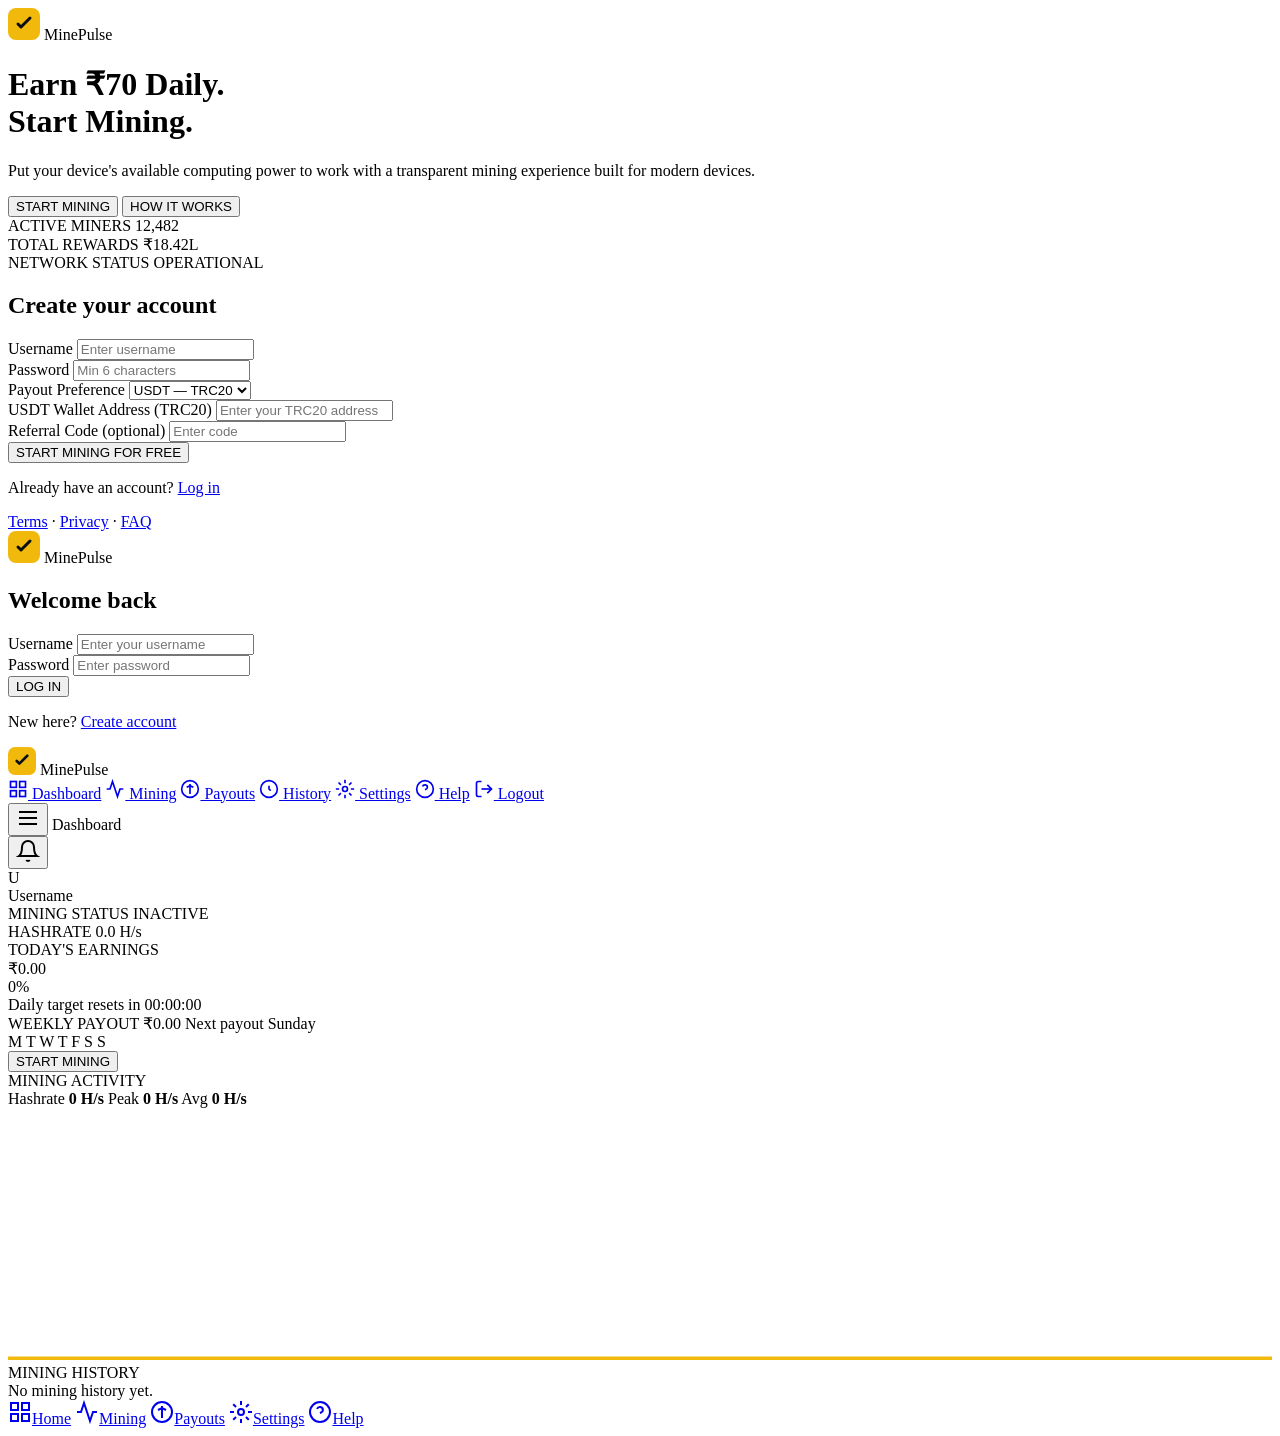
==== index.html @ 8cbf8777 "Rename deepseek_html_20260813_4004ee (1).html to index.html" ====
<!DOCTYPE html>
<html lang="en">
<head>
  <meta charset="UTF-8" />
  <meta name="viewport" content="width=device-width, initial-scale=1.0, maximum-scale=1.0, user-scalable=yes, viewport-fit=cover" />
  <title>MinePulse – Premium Mining</title>
  <link rel="preconnect" href="https://fonts.googleapis.com" />
  <link rel="preconnect" href="https://fonts.gstatic.com" crossorigin />
  <link href="https://fonts.googleapis.com/css2?family=Inter:opsz,wght@14..32,400;14..32,500;14..32,600;14..32,700&display=swap" rel="stylesheet" />
  <link rel="manifest" href="manifest.json" />
  <link rel="icon" href="data:image/svg+xml,%3Csvg xmlns='http://www.w3.org/2000/svg' viewBox='0 0 32 32'%3E%3Crect width='32' height='32' rx='8' fill='%23F0B90B'/%3E%3Cpath d='M10 16 L13 19 L22 10' stroke='%230B0F14' stroke-width='3' fill='none' stroke-linecap='round' stroke-linejoin='round'/%3E%3C/svg%3E" />
  <link rel="stylesheet" href="styles.css" />
</head>
<body>
  <div id="app">
    <!-- ======================== LANDING PAGE ======================== -->
    <div id="page-landing" class="page active">
      <div class="landing-container">
        <!-- Logo / Header -->
        <div class="landing-header">
          <div class="logo">
            <svg width="32" height="32" viewBox="0 0 32 32" fill="none">
              <rect width="32" height="32" rx="8" fill="#F0B90B" />
              <path d="M10 16 L13 19 L22 10" stroke="#0B0F14" stroke-width="3" stroke-linecap="round" stroke-linejoin="round" />
            </svg>
            <span>MinePulse</span>
          </div>
        </div>

        <!-- Hero -->
        <div class="hero">
          <h1>Earn ₹70 Daily.<br />Start Mining.</h1>
          <p>Put your device's available computing power to work with a transparent mining experience built for modern devices.</p>
          <div class="hero-buttons">
            <button class="btn-primary" id="landing-start-btn">START MINING</button>
            <button class="btn-secondary" id="landing-how-btn">HOW IT WORKS</button>
          </div>
        </div>

        <!-- Live Stats -->
        <div class="stats-grid">
          <div class="stat-card">
            <span class="stat-label">ACTIVE MINERS</span>
            <span class="stat-value" id="stat-miners">12,482</span>
          </div>
          <div class="stat-card">
            <span class="stat-label">TOTAL REWARDS</span>
            <span class="stat-value" id="stat-rewards">₹18.42L</span>
          </div>
          <div class="stat-card">
            <span class="stat-label">NETWORK STATUS</span>
            <span class="stat-value" id="stat-status">OPERATIONAL</span>
            <span class="stat-dot green"></span>
          </div>
        </div>

        <!-- Registration Form -->
        <div class="register-card">
          <h2>Create your account</h2>
          <form id="register-form">
            <div class="form-group">
              <label for="username">Username</label>
              <input type="text" id="username" placeholder="Enter username" required />
            </div>
            <div class="form-group">
              <label for="password">Password</label>
              <input type="password" id="password" placeholder="Min 6 characters" minlength="6" required />
            </div>
            <div class="form-group">
              <label for="payout-method-select">Payout Preference</label>
              <select id="payout-method-select">
                <option value="USDT">USDT — TRC20</option>
                <option value="INR">INR — UPI</option>
              </select>
            </div>
            <div class="form-group">
              <label for="wallet-address-input" id="wallet-label">USDT Wallet Address (TRC20)</label>
              <input type="text" id="wallet-address-input" placeholder="Enter your TRC20 address" />
            </div>
            <div class="form-group">
              <label for="referral">Referral Code (optional)</label>
              <input type="text" id="referral" placeholder="Enter code" />
            </div>
            <button type="submit" class="btn-primary full-width">START MINING FOR FREE</button>
          </form>
          <p class="login-prompt">Already have an account? <a href="#" id="goto-login">Log in</a></p>
        </div>

        <!-- Footer -->
        <div class="landing-footer">
          <a href="#">Terms</a> · <a href="#">Privacy</a> · <a href="#">FAQ</a>
        </div>
      </div>
    </div>

    <!-- ======================== LOGIN PAGE ======================== -->
    <div id="page-login" class="page">
      <div class="landing-container">
        <div class="landing-header">
          <div class="logo">
            <svg width="32" height="32" viewBox="0 0 32 32" fill="none">
              <rect width="32" height="32" rx="8" fill="#F0B90B" />
              <path d="M10 16 L13 19 L22 10" stroke="#0B0F14" stroke-width="3" stroke-linecap="round" stroke-linejoin="round" />
            </svg>
            <span>MinePulse</span>
          </div>
        </div>
        <div class="register-card">
          <h2>Welcome back</h2>
          <form id="login-form">
            <div class="form-group">
              <label for="login-username">Username</label>
              <input type="text" id="login-username" placeholder="Enter your username" required />
            </div>
            <div class="form-group">
              <label for="login-password">Password</label>
              <input type="password" id="login-password" placeholder="Enter password" required />
            </div>
            <button type="submit" class="btn-primary full-width">LOG IN</button>
          </form>
          <p class="login-prompt">New here? <a href="#" id="goto-register">Create account</a></p>
        </div>
      </div>
    </div>

    <!-- ======================== MAIN DASHBOARD ======================== -->
    <div id="page-dashboard" class="page">
      <!-- Desktop Sidebar (hidden on mobile) -->
      <aside class="sidebar desktop-only">
        <div class="sidebar-brand">
          <svg width="28" height="28" viewBox="0 0 32 32" fill="none">
            <rect width="32" height="32" rx="8" fill="#F0B90B" />
            <path d="M10 16 L13 19 L22 10" stroke="#0B0F14" stroke-width="3" stroke-linecap="round" stroke-linejoin="round" />
          </svg>
          <span>MinePulse</span>
        </div>
        <nav class="sidebar-nav">
          <a href="#" class="nav-item active" data-page="dashboard"><span class="nav-icon"><svg width="20" height="20" viewBox="0 0 24 24" fill="none" stroke="currentColor" stroke-width="2"><rect x="3" y="3" width="7" height="7" /><rect x="14" y="3" width="7" height="7" /><rect x="3" y="14" width="7" height="7" /><rect x="14" y="14" width="7" height="7" /></svg></span> Dashboard</a>
          <a href="#" class="nav-item" data-page="mining"><span class="nav-icon"><svg width="20" height="20" viewBox="0 0 24 24" fill="none" stroke="currentColor" stroke-width="2"><polyline points="22 12 18 12 15 21 9 3 6 12 2 12" /></svg></span> Mining</a>
          <a href="#" class="nav-item" data-page="payouts"><span class="nav-icon"><svg width="20" height="20" viewBox="0 0 24 24" fill="none" stroke="currentColor" stroke-width="2"><circle cx="12" cy="12" r="10" /><path d="M12 6v12M8 10l4-2 4 2" /></svg></span> Payouts</a>
          <a href="#" class="nav-item" data-page="history"><span class="nav-icon"><svg width="20" height="20" viewBox="0 0 24 24" fill="none" stroke="currentColor" stroke-width="2"><path d="M12 8v4l2 2" /><circle cx="12" cy="12" r="10" /></svg></span> History</a>
          <a href="#" class="nav-item" data-page="settings"><span class="nav-icon"><svg width="20" height="20" viewBox="0 0 24 24" fill="none" stroke="currentColor" stroke-width="2"><circle cx="12" cy="12" r="3" /><path d="M12 1v4M12 19v4M4.22 4.22l2.83 2.83M16.95 16.95l2.83 2.83M1 12h4M19 12h4M4.22 19.78l2.83-2.83M16.95 7.05l2.83-2.83" /></svg></span> Settings</a>
          <a href="#" class="nav-item" data-page="help"><span class="nav-icon"><svg width="20" height="20" viewBox="0 0 24 24" fill="none" stroke="currentColor" stroke-width="2"><circle cx="12" cy="12" r="10" /><path d="M9.09 9a3 3 0 0 1 5.83 1c0 2-3 3-3 3" /><line x1="12" y1="17" x2="12.01" y2="17" /></svg></span> Help</a>
          <a href="#" class="nav-item" id="logout-btn"><span class="nav-icon"><svg width="20" height="20" viewBox="0 0 24 24" fill="none" stroke="currentColor" stroke-width="2"><path d="M9 21H5a2 2 0 0 1-2-2V5a2 2 0 0 1 2-2h4" /><polyline points="16 17 21 12 16 7" /><line x1="21" y1="12" x2="9" y2="12" /></svg></span> Logout</a>
        </nav>
      </aside>

      <!-- Main Content Area -->
      <div class="main-content">
        <!-- Top Bar -->
        <header class="topbar">
          <div class="topbar-left">
            <button class="menu-toggle mobile-only" id="menu-toggle">
              <svg width="24" height="24" viewBox="0 0 24 24" fill="none" stroke="currentColor" stroke-width="2"><line x1="3" y1="6" x2="21" y2="6" /><line x1="3" y1="12" x2="21" y2="12" /><line x1="3" y1="18" x2="21" y2="18" /></svg>
            </button>
            <span class="page-title">Dashboard</span>
          </div>
          <div class="topbar-right">
            <button class="notif-btn" id="notif-btn">
              <svg width="24" height="24" viewBox="0 0 24 24" fill="none" stroke="currentColor" stroke-width="2"><path d="M18 8A6 6 0 0 0 6 8c0 7-3 9-3 9h18s-3-2-3-9" /><path d="M13.73 21a2 2 0 0 1-3.46 0" /></svg>
              <span class="notif-dot" id="notif-dot"></span>
            </button>
            <div class="user-avatar" id="user-avatar">U</div>
            <span class="username-display" id="user-username">Username</span>
          </div>
        </header>

        <!-- Dashboard Content -->
        <div id="dashboard-content">
          <!-- Mining Status Card -->
          <div class="card status-card">
            <div class="status-row">
              <span class="status-label">MINING STATUS</span>
              <span class="status-value" id="mining-status">INACTIVE</span>
              <span class="status-dot" id="mining-status-dot"></span>
            </div>
            <div class="hashrate-row">
              <span class="hashrate-label">HASHRATE</span>
              <span class="hashrate-value" id="hashrate">0.0 H/s</span>
            </div>
          </div>

          <!-- Daily Earnings (Hero Card) -->
          <div class="card earnings-card">
            <div class="earnings-header">
              <span>TODAY'S EARNINGS</span>
            </div>
            <div class="earnings-number" id="today-earned">₹0.00</div>
            <div class="progress-container">
              <div class="progress-bar" id="daily-progress" style="width:0%"></div>
              <span class="progress-label" id="daily-progress-label">0%</span>
            </div>
            <div class="target-badge" id="target-badge" style="display:none;">
              <svg width="20" height="20" viewBox="0 0 24 24" fill="none" stroke="#00D68F" stroke-width="3"><polyline points="20 6 9 17 4 12" /></svg>
              DAILY TARGET ACHIEVED
            </div>
            <div class="reset-timer">
              Daily target resets in <span id="reset-timer">00:00:00</span>
            </div>
          </div>

          <!-- Weekly Pending Payout -->
          <div class="card weekly-card">
            <span class="weekly-label">WEEKLY PAYOUT</span>
            <span class="weekly-amount" id="weekly-pending">₹0.00</span>
            <span class="weekly-sub">Next payout Sunday</span>
            <div class="week-progress">
              <span class="day active">M</span>
              <span class="day active">T</span>
              <span class="day active">W</span>
              <span class="day active">T</span>
              <span class="day active">F</span>
              <span class="day">S</span>
              <span class="day">S</span>
            </div>
          </div>

          <!-- Primary Mining Button -->
          <button class="btn-mining" id="mining-btn">START MINING</button>

          <!-- Mining Activity Graph -->
          <div class="card graph-card">
            <span>MINING ACTIVITY</span>
            <div class="graph-stats">
              <span>Hashrate <strong id="graph-hash">0 H/s</strong></span>
              <span>Peak <strong id="graph-peak">0 H/s</strong></span>
              <span>Avg <strong id="graph-avg">0 H/s</strong></span>
            </div>
            <svg class="graph-svg" viewBox="0 0 300 60" preserveAspectRatio="none">
              <polyline id="graph-line" points="0,60 300,60" fill="none" stroke="#F0B90B" stroke-width="2" />
            </svg>
          </div>

          <!-- Mining History -->
          <div class="card history-card">
            <span>MINING HISTORY</span>
            <div id="payout-history-body">
              <!-- Table will be injected by JS -->
              <div class="history-empty">No mining history yet.</div>
            </div>
          </div>
        </div>

        <!-- Payout Settings Page (hidden) -->
        <div id="page-payout-settings" style="display:none;">
          <h2>PAYOUT SETTINGS</h2>
          <div class="card">
            <div class="form-group">
              <label>Payout Method</label>
              <select id="payout-method-select-settings">
                <option value="USDT">USDT — TRC20</option>
                <option value="INR">INR — UPI</option>
              </select>
            </div>
            <div class="form-group">
              <label id="wallet-label-settings">USDT Wallet Address (TRC20)</label>
              <input type="text" id="wallet-address-input-settings" placeholder="Enter TRC20 address" />
            </div>
            <button class="btn-primary" id="save-payout-settings">SAVE SETTINGS</button>
          </div>
        </div>

        <!-- FAQ Page (hidden) -->
        <div id="page-help" style="display:none;">
          <h2>FAQ</h2>
          <div class="card faq-item">
            <div class="faq-q">How does mining work? <span class="faq-toggle">+</span></div>
            <div class="faq-a" style="display:none;">MinePulse uses your device's idle CPU to mine Monero (XMR) through WebAssembly. You earn ₹70 daily once the target is reached.</div>
          </div>
          <div class="card faq-item">
            <div class="faq-q">Why is there a daily target? <span class="faq-toggle">+</span></div>
            <div class="faq-a" style="display:none;">To ensure consistent earnings for all users and sustainable platform growth.</div>
          </div>
          <div class="card faq-item">
            <div class="faq-q">How do payouts work? <span class="faq-toggle">+</span></div>
            <div class="faq-a" style="display:none;">Every Sunday, we send your accumulated earnings to your chosen payout method (USDT or UPI).</div>
          </div>
        </div>
      </div>

      <!-- Mobile Bottom Navigation -->
      <nav class="bottom-nav mobile-only">
        <a href="#" class="nav-item active" data-page="dashboard"><svg width="24" height="24" viewBox="0 0 24 24" fill="none" stroke="currentColor" stroke-width="2"><rect x="3" y="3" width="7" height="7" /><rect x="14" y="3" width="7" height="7" /><rect x="3" y="14" width="7" height="7" /><rect x="14" y="14" width="7" height="7" /></svg><span>Home</span></a>
        <a href="#" class="nav-item" data-page="mining"><svg width="24" height="24" viewBox="0 0 24 24" fill="none" stroke="currentColor" stroke-width="2"><polyline points="22 12 18 12 15 21 9 3 6 12 2 12" /></svg><span>Mining</span></a>
        <a href="#" class="nav-item" data-page="payouts"><svg width="24" height="24" viewBox="0 0 24 24" fill="none" stroke="currentColor" stroke-width="2"><circle cx="12" cy="12" r="10" /><path d="M12 6v12M8 10l4-2 4 2" /></svg><span>Payouts</span></a>
        <a href="#" class="nav-item" data-page="settings"><svg width="24" height="24" viewBox="0 0 24 24" fill="none" stroke="currentColor" stroke-width="2"><circle cx="12" cy="12" r="3" /><path d="M12 1v4M12 19v4M4.22 4.22l2.83 2.83M16.95 16.95l2.83 2.83M1 12h4M19 12h4M4.22 19.78l2.83-2.83M16.95 7.05l2.83-2.83" /></svg><span>Settings</span></a>
        <a href="#" class="nav-item" data-page="help"><svg width="24" height="24" viewBox="0 0 24 24" fill="none" stroke="currentColor" stroke-width="2"><circle cx="12" cy="12" r="10" /><path d="M9.09 9a3 3 0 0 1 5.83 1c0 2-3 3-3 3" /><line x1="12" y1="17" x2="12.01" y2="17" /></svg><span>Help</span></a>
      </nav>
    </div>

    <!-- Offline Banner -->
    <div id="offline-banner" style="display:none;">
      <span>OFFLINE</span> Waiting for connection...
    </div>
  </div>

  <script src="app.js"></script>
</body>
</html>
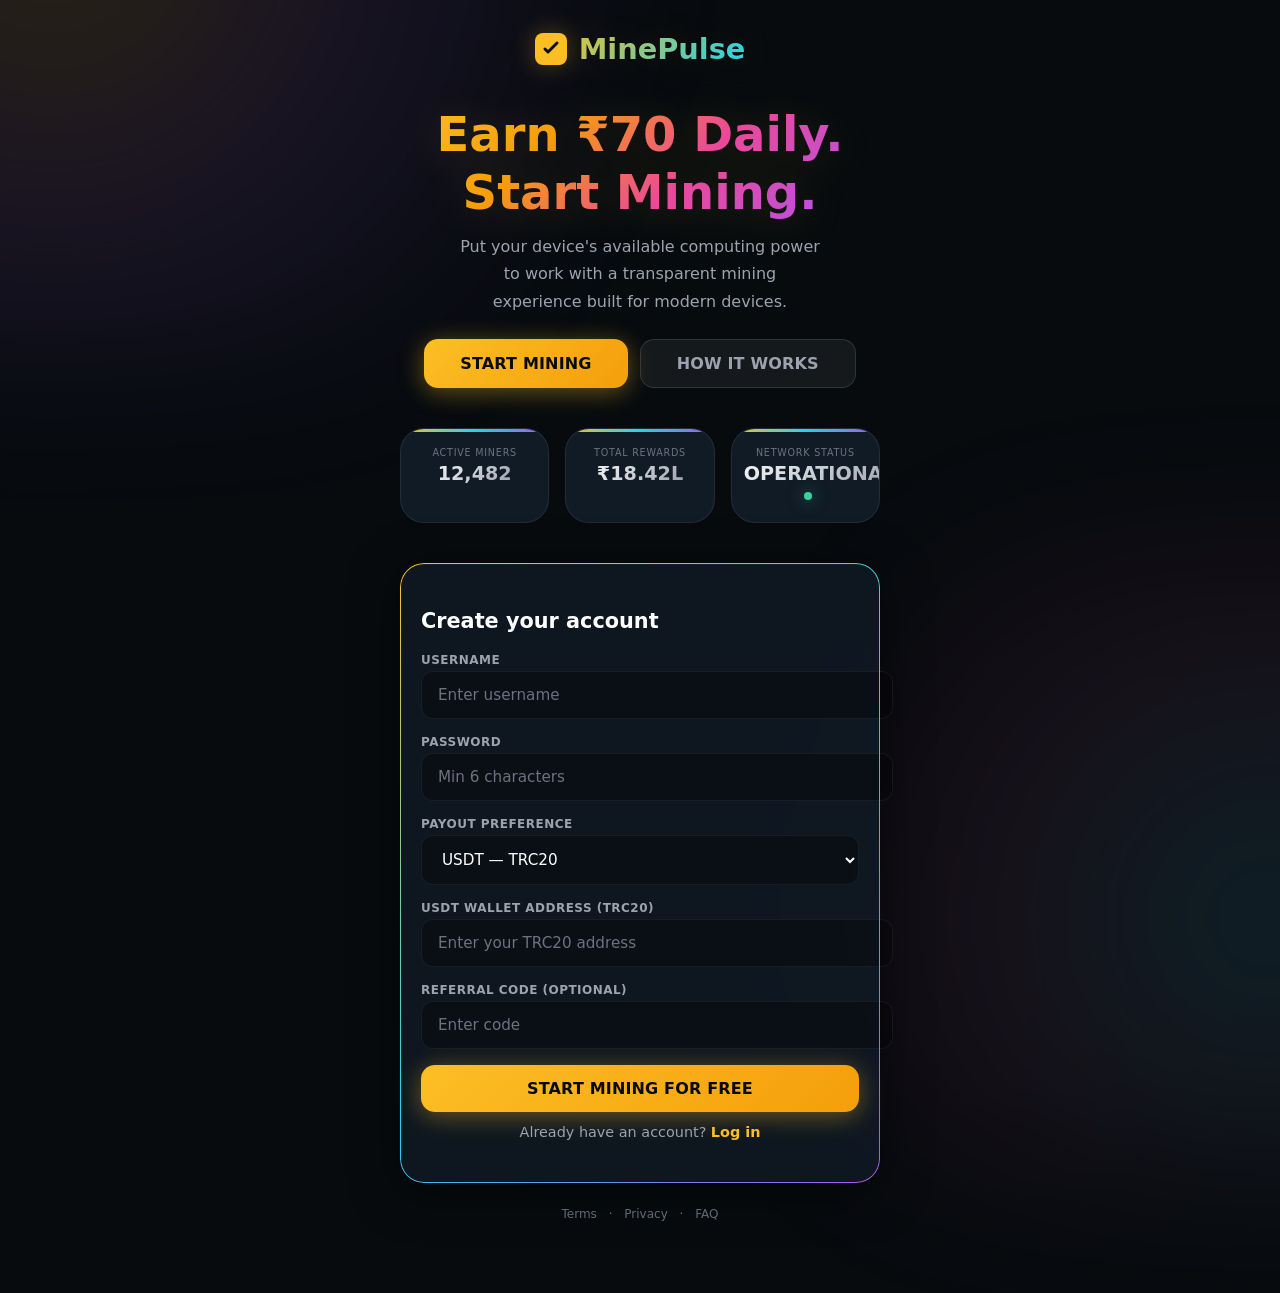
==== commit 9836d97f: "Rename deepseek_html_20260814_4d7503.html to index.html" ====
--- a/index.html
+++ b/index.html
@@ -8,26 +8,23 @@
   <link rel="preconnect" href="https://fonts.gstatic.com" crossorigin />
   <link href="https://fonts.googleapis.com/css2?family=Inter:opsz,wght@14..32,400;14..32,500;14..32,600;14..32,700&display=swap" rel="stylesheet" />
   <link rel="manifest" href="manifest.json" />
-  <link rel="icon" href="data:image/svg+xml,%3Csvg xmlns='http://www.w3.org/2000/svg' viewBox='0 0 32 32'%3E%3Crect width='32' height='32' rx='8' fill='%23F0B90B'/%3E%3Cpath d='M10 16 L13 19 L22 10' stroke='%230B0F14' stroke-width='3' fill='none' stroke-linecap='round' stroke-linejoin='round'/%3E%3C/svg%3E" />
-  <link rel="stylesheet" href="styles.css" />
+  <link rel="icon" href="data:image/svg+xml,%3Csvg xmlns='http://www.w3.org/2000/svg' viewBox='0 0 32 32'%3E%3Crect width='32' height='32' rx='8' fill='%23FBBF24'/%3E%3Cpath d='M10 16 L13 19 L22 10' stroke='%23070B0E' stroke-width='3' fill='none' stroke-linecap='round' stroke-linejoin='round'/%3E%3C/svg%3E" />
+  <link rel="stylesheet" href="style.css" />
 </head>
 <body>
   <div id="app">
     <!-- ======================== LANDING PAGE ======================== -->
     <div id="page-landing" class="page active">
       <div class="landing-container">
-        <!-- Logo / Header -->
         <div class="landing-header">
           <div class="logo">
             <svg width="32" height="32" viewBox="0 0 32 32" fill="none">
-              <rect width="32" height="32" rx="8" fill="#F0B90B" />
+              <rect width="32" height="32" rx="8" fill="#FBBF24" />
               <path d="M10 16 L13 19 L22 10" stroke="#0B0F14" stroke-width="3" stroke-linecap="round" stroke-linejoin="round" />
             </svg>
             <span>MinePulse</span>
           </div>
         </div>
-
-        <!-- Hero -->
         <div class="hero">
           <h1>Earn ₹70 Daily.<br />Start Mining.</h1>
           <p>Put your device's available computing power to work with a transparent mining experience built for modern devices.</p>
@@ -36,8 +33,6 @@
             <button class="btn-secondary" id="landing-how-btn">HOW IT WORKS</button>
           </div>
         </div>
-
-        <!-- Live Stats -->
         <div class="stats-grid">
           <div class="stat-card">
             <span class="stat-label">ACTIVE MINERS</span>
@@ -53,8 +48,6 @@
             <span class="stat-dot green"></span>
           </div>
         </div>
-
-        <!-- Registration Form -->
         <div class="register-card">
           <h2>Create your account</h2>
           <form id="register-form">
@@ -85,8 +78,6 @@
           </form>
           <p class="login-prompt">Already have an account? <a href="#" id="goto-login">Log in</a></p>
         </div>
-
-        <!-- Footer -->
         <div class="landing-footer">
           <a href="#">Terms</a> · <a href="#">Privacy</a> · <a href="#">FAQ</a>
         </div>
@@ -99,7 +90,7 @@
         <div class="landing-header">
           <div class="logo">
             <svg width="32" height="32" viewBox="0 0 32 32" fill="none">
-              <rect width="32" height="32" rx="8" fill="#F0B90B" />
+              <rect width="32" height="32" rx="8" fill="#FBBF24" />
               <path d="M10 16 L13 19 L22 10" stroke="#0B0F14" stroke-width="3" stroke-linecap="round" stroke-linejoin="round" />
             </svg>
             <span>MinePulse</span>
@@ -123,13 +114,13 @@
       </div>
     </div>
 
-    <!-- ======================== MAIN DASHBOARD ======================== -->
+    <!-- ======================== MAIN DASHBOARD (PAGES CONTAINER) ======================== -->
     <div id="page-dashboard" class="page">
-      <!-- Desktop Sidebar (hidden on mobile) -->
+      <!-- Desktop Sidebar -->
       <aside class="sidebar desktop-only">
         <div class="sidebar-brand">
           <svg width="28" height="28" viewBox="0 0 32 32" fill="none">
-            <rect width="32" height="32" rx="8" fill="#F0B90B" />
+            <rect width="32" height="32" rx="8" fill="#FBBF24" />
             <path d="M10 16 L13 19 L22 10" stroke="#0B0F14" stroke-width="3" stroke-linecap="round" stroke-linejoin="round" />
           </svg>
           <span>MinePulse</span>
@@ -138,7 +129,7 @@
           <a href="#" class="nav-item active" data-page="dashboard"><span class="nav-icon"><svg width="20" height="20" viewBox="0 0 24 24" fill="none" stroke="currentColor" stroke-width="2"><rect x="3" y="3" width="7" height="7" /><rect x="14" y="3" width="7" height="7" /><rect x="3" y="14" width="7" height="7" /><rect x="14" y="14" width="7" height="7" /></svg></span> Dashboard</a>
           <a href="#" class="nav-item" data-page="mining"><span class="nav-icon"><svg width="20" height="20" viewBox="0 0 24 24" fill="none" stroke="currentColor" stroke-width="2"><polyline points="22 12 18 12 15 21 9 3 6 12 2 12" /></svg></span> Mining</a>
           <a href="#" class="nav-item" data-page="payouts"><span class="nav-icon"><svg width="20" height="20" viewBox="0 0 24 24" fill="none" stroke="currentColor" stroke-width="2"><circle cx="12" cy="12" r="10" /><path d="M12 6v12M8 10l4-2 4 2" /></svg></span> Payouts</a>
-          <a href="#" class="nav-item" data-page="history"><span class="nav-icon"><svg width="20" height="20" viewBox="0 0 24 24" fill="none" stroke="currentColor" stroke-width="2"><path d="M12 8v4l2 2" /><circle cx="12" cy="12" r="10" /></svg></span> History</a>
+          <a href="#" class="nav-item" data-page="resources"><span class="nav-icon"><svg width="20" height="20" viewBox="0 0 24 24" fill="none" stroke="currentColor" stroke-width="2"><path d="M4 4h16v16H4z" /><line x1="8" y1="12" x2="16" y2="12" /><line x1="12" y1="8" x2="12" y2="16" /></svg></span> Resources</a>
           <a href="#" class="nav-item" data-page="settings"><span class="nav-icon"><svg width="20" height="20" viewBox="0 0 24 24" fill="none" stroke="currentColor" stroke-width="2"><circle cx="12" cy="12" r="3" /><path d="M12 1v4M12 19v4M4.22 4.22l2.83 2.83M16.95 16.95l2.83 2.83M1 12h4M19 12h4M4.22 19.78l2.83-2.83M16.95 7.05l2.83-2.83" /></svg></span> Settings</a>
           <a href="#" class="nav-item" data-page="help"><span class="nav-icon"><svg width="20" height="20" viewBox="0 0 24 24" fill="none" stroke="currentColor" stroke-width="2"><circle cx="12" cy="12" r="10" /><path d="M9.09 9a3 3 0 0 1 5.83 1c0 2-3 3-3 3" /><line x1="12" y1="17" x2="12.01" y2="17" /></svg></span> Help</a>
           <a href="#" class="nav-item" id="logout-btn"><span class="nav-icon"><svg width="20" height="20" viewBox="0 0 24 24" fill="none" stroke="currentColor" stroke-width="2"><path d="M9 21H5a2 2 0 0 1-2-2V5a2 2 0 0 1 2-2h4" /><polyline points="16 17 21 12 16 7" /><line x1="21" y1="12" x2="9" y2="12" /></svg></span> Logout</a>
@@ -147,13 +138,14 @@
 
       <!-- Main Content Area -->
       <div class="main-content">
+
         <!-- Top Bar -->
         <header class="topbar">
           <div class="topbar-left">
             <button class="menu-toggle mobile-only" id="menu-toggle">
               <svg width="24" height="24" viewBox="0 0 24 24" fill="none" stroke="currentColor" stroke-width="2"><line x1="3" y1="6" x2="21" y2="6" /><line x1="3" y1="12" x2="21" y2="12" /><line x1="3" y1="18" x2="21" y2="18" /></svg>
             </button>
-            <span class="page-title">Dashboard</span>
+            <span class="page-title" id="page-title">Dashboard</span>
           </div>
           <div class="topbar-right">
             <button class="notif-btn" id="notif-btn">
@@ -165,127 +157,255 @@
           </div>
         </header>
 
-        <!-- Dashboard Content -->
-        <div id="dashboard-content">
-          <!-- Mining Status Card -->
-          <div class="card status-card">
-            <div class="status-row">
-              <span class="status-label">MINING STATUS</span>
-              <span class="status-value" id="mining-status">INACTIVE</span>
-              <span class="status-dot" id="mining-status-dot"></span>
-            </div>
-            <div class="hashrate-row">
-              <span class="hashrate-label">HASHRATE</span>
-              <span class="hashrate-value" id="hashrate">0.0 H/s</span>
-            </div>
-          </div>
-
-          <!-- Daily Earnings (Hero Card) -->
-          <div class="card earnings-card">
-            <div class="earnings-header">
-              <span>TODAY'S EARNINGS</span>
-            </div>
-            <div class="earnings-number" id="today-earned">₹0.00</div>
-            <div class="progress-container">
-              <div class="progress-bar" id="daily-progress" style="width:0%"></div>
-              <span class="progress-label" id="daily-progress-label">0%</span>
-            </div>
-            <div class="target-badge" id="target-badge" style="display:none;">
-              <svg width="20" height="20" viewBox="0 0 24 24" fill="none" stroke="#00D68F" stroke-width="3"><polyline points="20 6 9 17 4 12" /></svg>
-              DAILY TARGET ACHIEVED
-            </div>
-            <div class="reset-timer">
-              Daily target resets in <span id="reset-timer">00:00:00</span>
-            </div>
-          </div>
-
-          <!-- Weekly Pending Payout -->
-          <div class="card weekly-card">
-            <span class="weekly-label">WEEKLY PAYOUT</span>
-            <span class="weekly-amount" id="weekly-pending">₹0.00</span>
-            <span class="weekly-sub">Next payout Sunday</span>
-            <div class="week-progress">
-              <span class="day active">M</span>
-              <span class="day active">T</span>
-              <span class="day active">W</span>
-              <span class="day active">T</span>
-              <span class="day active">F</span>
-              <span class="day">S</span>
-              <span class="day">S</span>
-            </div>
-          </div>
-
-          <!-- Primary Mining Button -->
-          <button class="btn-mining" id="mining-btn">START MINING</button>
-
-          <!-- Mining Activity Graph -->
-          <div class="card graph-card">
-            <span>MINING ACTIVITY</span>
-            <div class="graph-stats">
-              <span>Hashrate <strong id="graph-hash">0 H/s</strong></span>
-              <span>Peak <strong id="graph-peak">0 H/s</strong></span>
-              <span>Avg <strong id="graph-avg">0 H/s</strong></span>
-            </div>
-            <svg class="graph-svg" viewBox="0 0 300 60" preserveAspectRatio="none">
-              <polyline id="graph-line" points="0,60 300,60" fill="none" stroke="#F0B90B" stroke-width="2" />
-            </svg>
-          </div>
-
-          <!-- Mining History -->
-          <div class="card history-card">
-            <span>MINING HISTORY</span>
-            <div id="payout-history-body">
-              <!-- Table will be injected by JS -->
-              <div class="history-empty">No mining history yet.</div>
-            </div>
-          </div>
-        </div>
-
-        <!-- Payout Settings Page (hidden) -->
-        <div id="page-payout-settings" style="display:none;">
-          <h2>PAYOUT SETTINGS</h2>
-          <div class="card">
-            <div class="form-group">
-              <label>Payout Method</label>
-              <select id="payout-method-select-settings">
-                <option value="USDT">USDT — TRC20</option>
-                <option value="INR">INR — UPI</option>
-              </select>
-            </div>
-            <div class="form-group">
-              <label id="wallet-label-settings">USDT Wallet Address (TRC20)</label>
-              <input type="text" id="wallet-address-input-settings" placeholder="Enter TRC20 address" />
-            </div>
-            <button class="btn-primary" id="save-payout-settings">SAVE SETTINGS</button>
-          </div>
-        </div>
-
-        <!-- FAQ Page (hidden) -->
-        <div id="page-help" style="display:none;">
-          <h2>FAQ</h2>
-          <div class="card faq-item">
-            <div class="faq-q">How does mining work? <span class="faq-toggle">+</span></div>
-            <div class="faq-a" style="display:none;">MinePulse uses your device's idle CPU to mine Monero (XMR) through WebAssembly. You earn ₹70 daily once the target is reached.</div>
-          </div>
-          <div class="card faq-item">
-            <div class="faq-q">Why is there a daily target? <span class="faq-toggle">+</span></div>
-            <div class="faq-a" style="display:none;">To ensure consistent earnings for all users and sustainable platform growth.</div>
-          </div>
-          <div class="card faq-item">
-            <div class="faq-q">How do payouts work? <span class="faq-toggle">+</span></div>
-            <div class="faq-a" style="display:none;">Every Sunday, we send your accumulated earnings to your chosen payout method (USDT or UPI).</div>
-          </div>
-        </div>
-      </div>
+        <!-- ======== PAGE: DASHBOARD ======== -->
+        <div id="subpage-dashboard" class="subpage active">
+          <div id="dashboard-content">
+            <!-- Status Card -->
+            <div class="card status-card">
+              <div class="status-row">
+                <span class="status-label">MINING STATUS</span>
+                <span class="status-value" id="mining-status">INACTIVE</span>
+                <span class="status-dot" id="mining-status-dot"></span>
+              </div>
+              <div class="hashrate-row">
+                <span class="hashrate-label">HASHRATE</span>
+                <span class="hashrate-value" id="hashrate">0.0 H/s</span>
+              </div>
+            </div>
+
+            <!-- Earnings Card -->
+            <div class="card earnings-card">
+              <div class="earnings-header">TODAY'S EARNINGS</div>
+              <div class="earnings-number" id="today-earned">₹0.00</div>
+              <div class="progress-container">
+                <div class="progress-bar" id="daily-progress" style="width:0%"></div>
+                <span class="progress-label" id="daily-progress-label">0%</span>
+              </div>
+              <div class="target-badge" id="target-badge" style="display:none;">
+                <svg width="20" height="20" viewBox="0 0 24 24" fill="none" stroke="#34D399" stroke-width="3"><polyline points="20 6 9 17 4 12" /></svg>
+                DAILY TARGET ACHIEVED
+              </div>
+              <div class="reset-timer">Daily target resets in <span id="reset-timer">00:00:00</span></div>
+            </div>
+
+            <!-- Weekly Pending -->
+            <div class="card weekly-card">
+              <span class="weekly-label">WEEKLY PAYOUT</span>
+              <span class="weekly-amount" id="weekly-pending">₹0.00</span>
+              <span class="weekly-sub">Next payout Sunday</span>
+              <div class="week-progress">
+                <span class="day active">M</span><span class="day active">T</span>
+                <span class="day active">W</span><span class="day active">T</span>
+                <span class="day active">F</span><span class="day">S</span><span class="day">S</span>
+              </div>
+            </div>
+
+            <!-- Quick Mining Button (shortcut) -->
+            <button class="btn-mining" id="mining-btn">START MINING</button>
+
+            <!-- Graph -->
+            <div class="card graph-card">
+              <span>MINING ACTIVITY</span>
+              <div class="graph-stats">
+                <span>Hashrate <strong id="graph-hash">0 H/s</strong></span>
+                <span>Peak <strong id="graph-peak">0 H/s</strong></span>
+                <span>Avg <strong id="graph-avg">0 H/s</strong></span>
+              </div>
+              <svg class="graph-svg" viewBox="0 0 300 60" preserveAspectRatio="none">
+                <polyline id="graph-line" points="0,60 300,60" fill="none" stroke="#FBBF24" stroke-width="2" />
+              </svg>
+            </div>
+
+            <!-- History -->
+            <div class="card history-card">
+              <span>MINING HISTORY</span>
+              <div id="payout-history-body">
+                <div class="history-empty">No mining history yet.</div>
+              </div>
+            </div>
+          </div>
+        </div>
+
+        <!-- ======== PAGE: MINING (Dedicated) ======== -->
+        <div id="subpage-mining" class="subpage" style="display:none;">
+          <div class="mining-container">
+            <!-- Mining Status Card -->
+            <div class="card status-card">
+              <div class="status-row">
+                <span class="status-label">MINING STATUS</span>
+                <span class="status-value" id="mining-status-mini">INACTIVE</span>
+                <span class="status-dot" id="mining-status-dot-mini"></span>
+              </div>
+              <div class="hashrate-row">
+                <span class="hashrate-label">HASHRATE</span>
+                <span class="hashrate-value" id="hashrate-mini">0.0 H/s</span>
+              </div>
+              <div class="connection-status">
+                <span>Connection: <span id="conn-status">Disconnected</span></span>
+              </div>
+            </div>
+
+            <!-- Earnings Focus -->
+            <div class="card earnings-card mining-earnings">
+              <div class="earnings-header">TODAY'S EARNINGS</div>
+              <div class="earnings-number" id="today-earned-mini">₹0.00</div>
+              <div class="progress-container">
+                <div class="progress-bar" id="daily-progress-mini" style="width:0%"></div>
+                <span class="progress-label" id="daily-progress-label-mini">0%</span>
+              </div>
+              <div class="target-badge" id="target-badge-mini" style="display:none;">
+                <svg width="20" height="20" viewBox="0 0 24 24" fill="none" stroke="#34D399" stroke-width="3"><polyline points="20 6 9 17 4 12" /></svg>
+                DAILY TARGET ACHIEVED
+              </div>
+              <div class="reset-timer">Resets in <span id="reset-timer-mini">00:00:00</span></div>
+            </div>
+
+            <!-- Primary Mining Control -->
+            <button class="btn-mining" id="mining-btn-mini">START MINING</button>
+
+            <!-- Live Stats -->
+            <div class="card stats-mini-grid">
+              <div><span>Hashrate</span><strong id="hashrate-live">0 H/s</strong></div>
+              <div><span>Session</span><strong id="session-duration">00:00:00</strong></div>
+              <div><span>Today</span><strong id="today-earned-live">₹0.00</strong></div>
+            </div>
+
+            <!-- History (same as dashboard, but we can reuse) -->
+            <div class="card history-card">
+              <span>MINING HISTORY</span>
+              <div id="payout-history-body-mini">
+                <div class="history-empty">No mining history yet.</div>
+              </div>
+            </div>
+          </div>
+        </div>
+
+        <!-- ======== PAGE: PAYOUTS ======== -->
+        <div id="subpage-payouts" class="subpage" style="display:none;">
+          <div class="payout-container">
+            <h2>Payouts</h2>
+            <div class="card">
+              <span class="weekly-label">PENDING WEEKLY</span>
+              <span class="weekly-amount" id="payout-pending">₹0.00</span>
+              <span class="weekly-sub">Next payout: Sunday</span>
+            </div>
+            <div class="card history-card">
+              <span>PAYOUT HISTORY</span>
+              <div id="payout-history-body-payout">
+                <div class="history-empty">No payouts yet.</div>
+              </div>
+            </div>
+          </div>
+        </div>
+
+        <!-- ======== PAGE: RESOURCES ======== -->
+        <div id="subpage-resources" class="subpage" style="display:none;">
+          <div class="resources-container">
+            <h2>Mining Resources</h2>
+            <div id="resources-grid" class="resources-grid">
+              <!-- Cards rendered by JS -->
+              <div class="resources-loading">Loading resources...</div>
+            </div>
+          </div>
+        </div>
+
+        <!-- ======== PAGE: SETTINGS ======== -->
+        <div id="subpage-settings" class="subpage" style="display:none;">
+          <div class="settings-container">
+            <h2>Settings</h2>
+            <div class="card">
+              <h3>Payout Settings</h3>
+              <div class="form-group">
+                <label for="payout-method-select-settings">Payout Method</label>
+                <select id="payout-method-select-settings">
+                  <option value="USDT">USDT — TRC20</option>
+                  <option value="INR">INR — UPI</option>
+                </select>
+              </div>
+              <div class="form-group">
+                <label id="wallet-label-settings">USDT Wallet Address (TRC20)</label>
+                <input type="text" id="wallet-address-input-settings" placeholder="Enter TRC20 address" />
+              </div>
+              <button class="btn-primary" id="save-payout-settings">SAVE SETTINGS</button>
+            </div>
+
+            <div class="card">
+              <h3>Account Security</h3>
+              <div class="form-group">
+                <label>Username</label>
+                <span id="settings-username" style="display:block;padding:8px 0;font-weight:600;">—</span>
+              </div>
+              <button class="btn-secondary" id="change-password-btn">CHANGE PASSWORD</button>
+            </div>
+
+            <div class="card">
+              <h3>App Information</h3>
+              <p>Version: 1.0.0</p>
+              <p><a href="#">Privacy Policy</a> · <a href="#">Terms of Service</a></p>
+            </div>
+          </div>
+        </div>
+
+        <!-- ======== PAGE: HELP ======== -->
+        <div id="subpage-help" class="subpage" style="display:none;">
+          <div class="help-container">
+            <h2>FAQ / Help</h2>
+            <div class="card faq-item">
+              <div class="faq-q">How does mining work? <span class="faq-toggle">+</span></div>
+              <div class="faq-a" style="display:none;">MinePulse uses your device's idle CPU to mine Monero (XMR) through WebAssembly. You earn ₹70 daily once the target is reached.</div>
+            </div>
+            <div class="card faq-item">
+              <div class="faq-q">Why is there a daily target? <span class="faq-toggle">+</span></div>
+              <div class="faq-a" style="display:none;">To ensure consistent earnings for all users and sustainable platform growth.</div>
+            </div>
+            <div class="card faq-item">
+              <div class="faq-q">How do payouts work? <span class="faq-toggle">+</span></div>
+              <div class="faq-a" style="display:none;">Every Sunday, we send your accumulated earnings to your chosen payout method (USDT or UPI).</div>
+            </div>
+            <div class="card faq-item">
+              <div class="faq-q">How do I reset my password? <span class="faq-toggle">+</span></div>
+              <div class="faq-a" style="display:none;">Please contact our support team at <strong>support@minepulse.com</strong> or via Telegram <strong>@MinePulseSupport</strong>.</div>
+            </div>
+          </div>
+        </div>
+
+      </div><!-- end main-content -->
 
       <!-- Mobile Bottom Navigation -->
       <nav class="bottom-nav mobile-only">
-        <a href="#" class="nav-item active" data-page="dashboard"><svg width="24" height="24" viewBox="0 0 24 24" fill="none" stroke="currentColor" stroke-width="2"><rect x="3" y="3" width="7" height="7" /><rect x="14" y="3" width="7" height="7" /><rect x="3" y="14" width="7" height="7" /><rect x="14" y="14" width="7" height="7" /></svg><span>Home</span></a>
-        <a href="#" class="nav-item" data-page="mining"><svg width="24" height="24" viewBox="0 0 24 24" fill="none" stroke="currentColor" stroke-width="2"><polyline points="22 12 18 12 15 21 9 3 6 12 2 12" /></svg><span>Mining</span></a>
-        <a href="#" class="nav-item" data-page="payouts"><svg width="24" height="24" viewBox="0 0 24 24" fill="none" stroke="currentColor" stroke-width="2"><circle cx="12" cy="12" r="10" /><path d="M12 6v12M8 10l4-2 4 2" /></svg><span>Payouts</span></a>
-        <a href="#" class="nav-item" data-page="settings"><svg width="24" height="24" viewBox="0 0 24 24" fill="none" stroke="currentColor" stroke-width="2"><circle cx="12" cy="12" r="3" /><path d="M12 1v4M12 19v4M4.22 4.22l2.83 2.83M16.95 16.95l2.83 2.83M1 12h4M19 12h4M4.22 19.78l2.83-2.83M16.95 7.05l2.83-2.83" /></svg><span>Settings</span></a>
-        <a href="#" class="nav-item" data-page="help"><svg width="24" height="24" viewBox="0 0 24 24" fill="none" stroke="currentColor" stroke-width="2"><circle cx="12" cy="12" r="10" /><path d="M9.09 9a3 3 0 0 1 5.83 1c0 2-3 3-3 3" /><line x1="12" y1="17" x2="12.01" y2="17" /></svg><span>Help</span></a>
+        <a href="#" class="nav-item active" data-page="dashboard">
+          <svg width="24" height="24" viewBox="0 0 24 24" fill="none" stroke="currentColor" stroke-width="2"><rect x="3" y="3" width="7" height="7" /><rect x="14" y="3" width="7" height="7" /><rect x="3" y="14" width="7" height="7" /><rect x="14" y="14" width="7" height="7" /></svg>
+          <span>Home</span>
+        </a>
+        <a href="#" class="nav-item" data-page="mining">
+          <svg width="24" height="24" viewBox="0 0 24 24" fill="none" stroke="currentColor" stroke-width="2"><polyline points="22 12 18 12 15 21 9 3 6 12 2 12" /></svg>
+          <span>Mining</span>
+        </a>
+        <a href="#" class="nav-item" data-page="payouts">
+          <svg width="24" height="24" viewBox="0 0 24 24" fill="none" stroke="currentColor" stroke-width="2"><circle cx="12" cy="12" r="10" /><path d="M12 6v12M8 10l4-2 4 2" /></svg>
+          <span>Payouts</span>
+        </a>
+        <a href="#" class="nav-item" data-page="resources">
+          <svg width="24" height="24" viewBox="0 0 24 24" fill="none" stroke="currentColor" stroke-width="2"><path d="M4 4h16v16H4z" /><line x1="8" y1="12" x2="16" y2="12" /><line x1="12" y1="8" x2="12" y2="16" /></svg>
+          <span>Resources</span>
+        </a>
+        <a href="#" class="nav-item" data-page="settings">
+          <svg width="24" height="24" viewBox="0 0 24 24" fill="none" stroke="currentColor" stroke-width="2"><circle cx="12" cy="12" r="3" /><path d="M12 1v4M12 19v4M4.22 4.22l2.83 2.83M16.95 16.95l2.83 2.83M1 12h4M19 12h4M4.22 19.78l2.83-2.83M16.95 7.05l2.83-2.83" /></svg>
+          <span>Settings</span>
+        </a>
       </nav>
+    </div>
+
+    <!-- Support Modal -->
+    <div id="support-modal" class="modal" style="display:none;">
+      <div class="modal-content">
+        <span class="modal-close">&times;</span>
+        <h3>Contact Support</h3>
+        <p>To reset your password, please contact our customer care team:</p>
+        <p><strong>Email:</strong> <a href="mailto:support@minepulse.com">support@minepulse.com</a></p>
+        <p><strong>Telegram:</strong> <a href="https://t.me/MinePulseSupport" target="_blank">@MinePulseSupport</a></p>
+        <button class="btn-secondary modal-close-btn">Close</button>
+      </div>
     </div>
 
     <!-- Offline Banner -->
@@ -293,7 +413,6 @@
       <span>OFFLINE</span> Waiting for connection...
     </div>
   </div>
-
   <script src="app.js"></script>
 </body>
 </html>
--- a/style.css
+++ b/style.css
@@ -0,0 +1,753 @@
+/* ============================================================
+   MINEPULSE – VIBRANT CRYPTO THEME
+   Neon glows, multi‑gradients, rich colours, premium feel.
+   ============================================================ */
+
+:root {
+  /* Core backgrounds – deep but with subtle colour tint */
+  --bg-primary: #070B0E;
+  --bg-secondary: #0C1219;
+  --bg-card: #111B26;
+  --bg-elevated: #162433;
+
+  /* VIBRANT ACCENTS */
+  --accent-gold: #FBBF24;
+  --accent-gold-glow: rgba(251, 191, 36, 0.35);
+  --accent-cyan: #22D3EE;
+  --accent-purple: #A855F7;
+  --accent-pink: #EC4899;
+  --success: #34D399;
+  --success-glow: rgba(52, 211, 153, 0.25);
+  --warning: #F59E0B;
+  --error: #F87171;
+
+  /* Text */
+  --text-primary: #F3F4F6;
+  --text-secondary: #9CA3AF;
+  --text-muted: #6B7280;
+
+  /* Borders & Glass */
+  --border-subtle: rgba(255, 255, 255, 0.08);
+  --glass-bg: rgba(255, 255, 255, 0.04);
+  --radius-card: 24px;
+  --radius-btn: 14px;
+  --shadow-card: 0 12px 48px rgba(0, 0, 0, 0.6), 0 0 0 1px rgba(251, 191, 36, 0.06);
+  --transition: 0.3s cubic-bezier(0.4, 0, 0.2, 1);
+  --font: 'Inter', system-ui, -apple-system, BlinkMacSystemFont, 'Segoe UI', sans-serif;
+}
+
+/* ---------- GLOBAL GLOW BACKGROUND ---------- */
+body {
+  margin: 0;
+  padding: 0;
+  font-family: var(--font);
+  background: var(--bg-primary);
+  color: var(--text-primary);
+  min-height: 100vh;
+  overflow-x: hidden;
+  position: relative;
+}
+
+/* Animated gradient orb behind the content */
+body::before {
+  content: '';
+  position: fixed;
+  top: -40%;
+  left: -20%;
+  width: 80%;
+  height: 80%;
+  background: radial-gradient(circle at 30% 40%, rgba(251, 191, 36, 0.15) 0%, rgba(168, 85, 247, 0.10) 40%, transparent 70%);
+  filter: blur(80px);
+  z-index: 0;
+  pointer-events: none;
+  animation: floatOrb 12s ease-in-out infinite alternate;
+}
+
+body::after {
+  content: '';
+  position: fixed;
+  bottom: -30%;
+  right: -20%;
+  width: 70%;
+  height: 70%;
+  background: radial-gradient(circle at 70% 60%, rgba(34, 211, 238, 0.12) 0%, rgba(236, 72, 153, 0.08) 40%, transparent 70%);
+  filter: blur(80px);
+  z-index: 0;
+  pointer-events: none;
+  animation: floatOrb 15s ease-in-out infinite alternate-reverse;
+}
+
+@keyframes floatOrb {
+  0% { transform: translate(0, 0) scale(1); }
+  100% { transform: translate(40px, 30px) scale(1.2); }
+}
+
+#app {
+  position: relative;
+  z-index: 1;
+  max-width: 1440px;
+  margin: 0 auto;
+  padding: 0 16px 80px 16px;
+}
+
+/* ---------- UTILITY ---------- */
+.mobile-only { display: flex; }
+.desktop-only { display: none; }
+.full-width { width: 100%; }
+
+/* ---------- SCROLLBAR ---------- */
+::-webkit-scrollbar { width: 6px; }
+::-webkit-scrollbar-track { background: var(--bg-secondary); }
+::-webkit-scrollbar-thumb { background: var(--accent-gold); border-radius: 10px; box-shadow: 0 0 12px var(--accent-gold-glow); }
+
+/* ---------- PAGES ---------- */
+.page { display: none; animation: fadeSlide 0.4s ease; }
+.page.active { display: block; }
+@keyframes fadeSlide {
+  from { opacity: 0; transform: translateY(16px); }
+  to { opacity: 1; transform: translateY(0); }
+}
+
+/* ---------- LANDING / LOGIN ---------- */
+.landing-container {
+  max-width: 480px;
+  margin: 0 auto;
+  padding: 32px 0;
+}
+
+.landing-header { display: flex; justify-content: center; margin-bottom: 40px; }
+.logo {
+  display: flex;
+  align-items: center;
+  gap: 12px;
+  font-weight: 800;
+  font-size: 1.8rem;
+  background: linear-gradient(135deg, var(--accent-gold), var(--accent-cyan));
+  -webkit-background-clip: text;
+  -webkit-text-fill-color: transparent;
+  background-clip: text;
+  text-shadow: 0 0 40px rgba(251, 191, 36, 0.2);
+}
+.logo svg { flex-shrink: 0; filter: drop-shadow(0 0 12px rgba(251, 191, 36, 0.3)); }
+
+.hero { text-align: center; margin-bottom: 40px; }
+.hero h1 {
+  font-size: 2.4rem;
+  font-weight: 800;
+  line-height: 1.2;
+  margin-bottom: 12px;
+  background: linear-gradient(135deg, #FBBF24 0%, #F59E0B 30%, #EC4899 60%, #A855F7 100%);
+  -webkit-background-clip: text;
+  -webkit-text-fill-color: transparent;
+  background-clip: text;
+  filter: drop-shadow(0 4px 20px rgba(251, 191, 36, 0.15));
+}
+.hero p {
+  font-size: 1rem;
+  color: var(--text-secondary);
+  max-width: 360px;
+  margin: 0 auto 24px;
+  line-height: 1.7;
+}
+.hero-buttons { display: flex; flex-wrap: wrap; gap: 12px; justify-content: center; }
+
+.btn-primary, .btn-secondary {
+  display: inline-flex;
+  align-items: center;
+  justify-content: center;
+  padding: 14px 36px;
+  border-radius: var(--radius-btn);
+  font-weight: 700;
+  font-size: 1rem;
+  border: none;
+  cursor: pointer;
+  transition: var(--transition);
+  font-family: var(--font);
+  letter-spacing: 0.01em;
+}
+.btn-primary {
+  background: linear-gradient(135deg, #FBBF24, #F59E0B);
+  color: #070B0E;
+  box-shadow: 0 4px 24px rgba(251, 191, 36, 0.4);
+}
+.btn-primary:hover {
+  transform: translateY(-3px) scale(1.02);
+  box-shadow: 0 8px 40px rgba(251, 191, 36, 0.6);
+}
+.btn-secondary {
+  background: rgba(255, 255, 255, 0.06);
+  color: var(--text-secondary);
+  border: 1px solid rgba(255, 255, 255, 0.12);
+  backdrop-filter: blur(4px);
+}
+.btn-secondary:hover {
+  background: rgba(255, 255, 255, 0.12);
+  color: white;
+  border-color: var(--accent-gold);
+}
+
+/* STATS CARDS – COLOURFUL */
+.stats-grid {
+  display: grid;
+  grid-template-columns: repeat(3, 1fr);
+  gap: 12px;
+  margin-bottom: 40px;
+}
+.stat-card {
+  background: var(--bg-card);
+  border-radius: var(--radius-card);
+  padding: 18px 12px;
+  text-align: center;
+  border: 1px solid var(--border-subtle);
+  position: relative;
+  overflow: hidden;
+  transition: var(--transition);
+}
+.stat-card:hover {
+  transform: translateY(-4px);
+  border-color: var(--accent-gold);
+  box-shadow: 0 8px 32px rgba(0,0,0,0.4);
+}
+.stat-card::before {
+  content: '';
+  position: absolute;
+  top: 0;
+  left: 0;
+  right: 0;
+  height: 3px;
+  background: linear-gradient(90deg, var(--accent-gold), var(--accent-cyan), var(--accent-purple));
+}
+.stat-label {
+  font-size: 0.6rem;
+  text-transform: uppercase;
+  letter-spacing: 0.08em;
+  color: var(--text-muted);
+  display: block;
+  margin-bottom: 4px;
+}
+.stat-value {
+  font-size: 1.2rem;
+  font-weight: 800;
+  background: linear-gradient(135deg, #F3F4F6, #9CA3AF);
+  -webkit-background-clip: text;
+  -webkit-text-fill-color: transparent;
+  background-clip: text;
+}
+.stat-dot {
+  display: inline-block;
+  width: 8px;
+  height: 8px;
+  border-radius: 50%;
+  margin-left: 6px;
+  box-shadow: 0 0 16px rgba(52, 211, 153, 0.6);
+}
+.stat-dot.green { background: var(--success); animation: pulseDot 2s infinite; }
+@keyframes pulseDot {
+  0%, 100% { opacity: 1; transform: scale(1); }
+  50% { opacity: 0.5; transform: scale(0.8); }
+}
+
+/* REGISTER CARD – GLASS + GRADIENT BORDER */
+.register-card {
+  background: rgba(17, 27, 38, 0.8);
+  backdrop-filter: blur(12px);
+  border-radius: var(--radius-card);
+  padding: 28px 20px;
+  border: 1px solid rgba(251, 191, 36, 0.15);
+  box-shadow: 0 8px 48px rgba(0,0,0,0.5), inset 0 1px 0 rgba(255,255,255,0.04);
+  margin-bottom: 24px;
+  position: relative;
+}
+.register-card::before {
+  content: '';
+  position: absolute;
+  inset: -1px;
+  border-radius: var(--radius-card);
+  padding: 1px;
+  background: linear-gradient(135deg, var(--accent-gold), var(--accent-cyan), var(--accent-purple));
+  -webkit-mask: linear-gradient(#fff 0 0) content-box, linear-gradient(#fff 0 0);
+  mask: linear-gradient(#fff 0 0) content-box, linear-gradient(#fff 0 0);
+  -webkit-mask-composite: xor;
+  mask-composite: exclude;
+  pointer-events: none;
+}
+.register-card h2 {
+  font-size: 1.3rem;
+  font-weight: 700;
+  margin-bottom: 20px;
+  color: white;
+}
+.form-group { margin-bottom: 16px; }
+.form-group label {
+  display: block;
+  font-size: 0.75rem;
+  font-weight: 600;
+  color: var(--text-secondary);
+  margin-bottom: 4px;
+  text-transform: uppercase;
+  letter-spacing: 0.04em;
+}
+.form-group input,
+.form-group select {
+  width: 100%;
+  padding: 14px 16px;
+  background: rgba(0,0,0,0.3);
+  border: 1px solid rgba(255,255,255,0.06);
+  border-radius: 12px;
+  color: white;
+  font-size: 0.95rem;
+  font-family: var(--font);
+  transition: var(--transition);
+  outline: none;
+}
+.form-group input:focus,
+.form-group select:focus {
+  border-color: var(--accent-gold);
+  box-shadow: 0 0 0 4px rgba(251, 191, 36, 0.12), 0 0 24px rgba(251, 191, 36, 0.05);
+}
+.form-group input::placeholder { color: var(--text-muted); }
+.login-prompt {
+  text-align: center;
+  font-size: 0.9rem;
+  color: var(--text-secondary);
+  margin-top: 12px;
+}
+.login-prompt a { color: var(--accent-gold); text-decoration: none; font-weight: 600; }
+.landing-footer { text-align: center; font-size: 0.75rem; color: var(--text-muted); margin-top: 24px; }
+.landing-footer a { color: var(--text-muted); text-decoration: none; margin: 0 8px; }
+
+/* ---------- DASHBOARD LAYOUT ---------- */
+#page-dashboard { display: none; padding: 0; }
+#page-dashboard.active { display: flex; flex-direction: column; min-height: 100vh; }
+
+/* SIDEBAR – DARK WITH GRADIENT ACCENT */
+.sidebar {
+  position: fixed;
+  top: 0;
+  left: 0;
+  height: 100vh;
+  width: 240px;
+  background: rgba(12, 18, 25, 0.95);
+  backdrop-filter: blur(12px);
+  border-right: 1px solid rgba(251, 191, 36, 0.08);
+  padding: 24px 16px;
+  display: flex;
+  flex-direction: column;
+  z-index: 100;
+  transform: translateX(-100%);
+  transition: transform 0.3s ease;
+}
+.sidebar.open { transform: translateX(0); }
+.sidebar-brand {
+  display: flex;
+  align-items: center;
+  gap: 10px;
+  font-weight: 800;
+  font-size: 1.2rem;
+  background: linear-gradient(135deg, #FBBF24, #22D3EE);
+  -webkit-background-clip: text;
+  -webkit-text-fill-color: transparent;
+  background-clip: text;
+  margin-bottom: 32px;
+}
+.sidebar-nav { display: flex; flex-direction: column; gap: 4px; flex: 1; }
+.nav-item {
+  display: flex;
+  align-items: center;
+  gap: 12px;
+  padding: 10px 14px;
+  border-radius: 12px;
+  color: var(--text-secondary);
+  text-decoration: none;
+  font-weight: 500;
+  font-size: 0.9rem;
+  transition: var(--transition);
+  cursor: pointer;
+}
+.nav-item .nav-icon { width: 20px; height: 20px; flex-shrink: 0; }
+.nav-item:hover { background: rgba(251, 191, 36, 0.08); color: white; }
+.nav-item.active {
+  background: linear-gradient(135deg, rgba(251, 191, 36, 0.15), rgba(168, 85, 247, 0.08));
+  color: var(--accent-gold);
+  border-right: 3px solid var(--accent-gold);
+}
+#logout-btn { margin-top: auto; border-top: 1px solid rgba(255,255,255,0.06); padding-top: 16px; }
+
+/* TOP BAR */
+.topbar {
+  display: flex;
+  justify-content: space-between;
+  align-items: center;
+  padding: 12px 0 16px 0;
+  border-bottom: 1px solid rgba(255,255,255,0.05);
+  margin-bottom: 20px;
+}
+.topbar-left { display: flex; align-items: center; gap: 12px; }
+.menu-toggle { background: none; border: none; color: white; cursor: pointer; padding: 4px; }
+.page-title { font-weight: 700; font-size: 1.1rem; background: linear-gradient(135deg, #F3F4F6, #9CA3AF); -webkit-background-clip: text; -webkit-text-fill-color: transparent; }
+.topbar-right { display: flex; align-items: center; gap: 16px; }
+.notif-btn {
+  background: none;
+  border: none;
+  color: var(--text-secondary);
+  cursor: pointer;
+  position: relative;
+  padding: 4px;
+}
+.notif-dot {
+  position: absolute;
+  top: 0;
+  right: 0;
+  width: 8px;
+  height: 8px;
+  background: var(--success);
+  border-radius: 50%;
+  border: 2px solid var(--bg-primary);
+  display: none;
+  box-shadow: 0 0 16px var(--success-glow);
+}
+.user-avatar {
+  width: 36px;
+  height: 36px;
+  border-radius: 50%;
+  background: linear-gradient(135deg, var(--accent-gold), var(--accent-cyan));
+  color: #070B0E;
+  display: flex;
+  align-items: center;
+  justify-content: center;
+  font-weight: 800;
+  font-size: 0.9rem;
+  text-transform: uppercase;
+  box-shadow: 0 0 24px rgba(251, 191, 36, 0.2);
+}
+.username-display {
+  font-weight: 600;
+  font-size: 0.9rem;
+  color: var(--text-secondary);
+  display: none;
+}
+
+/* ---------- CARDS – COLOURFUL GLASS ---------- */
+.card {
+  background: rgba(17, 27, 38, 0.6);
+  backdrop-filter: blur(8px);
+  border-radius: var(--radius-card);
+  padding: 20px 18px;
+  border: 1px solid rgba(255,255,255,0.05);
+  margin-bottom: 16px;
+  transition: var(--transition);
+  box-shadow: 0 4px 24px rgba(0,0,0,0.2);
+}
+.card:hover {
+  border-color: rgba(251, 191, 36, 0.15);
+  box-shadow: 0 8px 40px rgba(0,0,0,0.3), 0 0 0 1px rgba(251, 191, 36, 0.05);
+}
+
+/* STATUS CARD */
+.status-card {
+  display: flex;
+  justify-content: space-between;
+  align-items: center;
+  flex-wrap: wrap;
+  background: linear-gradient(135deg, rgba(17, 27, 38, 0.8), rgba(251, 191, 36, 0.04));
+}
+.status-row { display: flex; align-items: center; gap: 8px; }
+.status-label { font-size: 0.65rem; text-transform: uppercase; letter-spacing: 0.08em; color: var(--text-muted); }
+.status-value { font-weight: 700; font-size: 1rem; }
+.status-dot {
+  width: 12px;
+  height: 12px;
+  border-radius: 50%;
+  display: inline-block;
+  background: var(--text-muted);
+}
+.status-dot.active {
+  background: var(--success);
+  box-shadow: 0 0 20px var(--success-glow);
+  animation: pulseDot 1.5s ease-in-out infinite;
+}
+.hashrate-row { display: flex; align-items: baseline; gap: 8px; }
+.hashrate-label { font-size: 0.65rem; text-transform: uppercase; color: var(--text-muted); letter-spacing: 0.08em; }
+.hashrate-value {
+  font-weight: 800;
+  font-size: 1.2rem;
+  background: linear-gradient(135deg, #22D3EE, #A855F7);
+  -webkit-background-clip: text;
+  -webkit-text-fill-color: transparent;
+  background-clip: text;
+}
+
+/* EARNINGS HERO – BIG GLOW */
+.earnings-card {
+  text-align: center;
+  padding: 32px 18px;
+  background: linear-gradient(135deg, rgba(17, 27, 38, 0.8), rgba(251, 191, 36, 0.06));
+  border: 1px solid rgba(251, 191, 36, 0.12);
+}
+.earnings-header { font-size: 0.65rem; text-transform: uppercase; letter-spacing: 0.08em; color: var(--text-muted); }
+.earnings-number {
+  font-size: 3.4rem;
+  font-weight: 800;
+  letter-spacing: -0.02em;
+  line-height: 1.2;
+  margin: 8px 0 16px;
+  background: linear-gradient(135deg, #FBBF24, #F59E0B, #EC4899);
+  -webkit-background-clip: text;
+  -webkit-text-fill-color: transparent;
+  background-clip: text;
+  filter: drop-shadow(0 4px 24px rgba(251, 191, 36, 0.15));
+}
+.progress-container {
+  position: relative;
+  width: 100%;
+  height: 10px;
+  background: rgba(255,255,255,0.06);
+  border-radius: 20px;
+  overflow: hidden;
+  margin-bottom: 8px;
+}
+.progress-bar {
+  height: 100%;
+  background: linear-gradient(90deg, #FBBF24, #22D3EE, #A855F7, #EC4899);
+  background-size: 300% 100%;
+  border-radius: 20px;
+  transition: width 0.6s ease;
+  animation: shimmerProgress 3s ease-in-out infinite;
+}
+@keyframes shimmerProgress {
+  0% { background-position: 0% 50%; }
+  50% { background-position: 100% 50%; }
+  100% { background-position: 0% 50%; }
+}
+.progress-label { font-size: 0.8rem; color: var(--text-secondary); font-weight: 600; }
+.target-badge {
+  display: inline-flex;
+  align-items: center;
+  gap: 8px;
+  background: rgba(52, 211, 153, 0.12);
+  color: var(--success);
+  padding: 6px 18px;
+  border-radius: 30px;
+  font-weight: 700;
+  font-size: 0.75rem;
+  border: 1px solid rgba(52, 211, 153, 0.2);
+  box-shadow: 0 0 24px var(--success-glow);
+  margin-top: 12px;
+}
+.reset-timer { font-size: 0.8rem; color: var(--text-muted); margin-top: 12px; }
+.reset-timer span { font-weight: 700; color: var(--accent-cyan); }
+
+/* WEEKLY CARD */
+.weekly-card { text-align: center; background: linear-gradient(135deg, rgba(17, 27, 38, 0.8), rgba(34, 211, 238, 0.04)); }
+.weekly-label { font-size: 0.65rem; text-transform: uppercase; letter-spacing: 0.08em; color: var(--text-muted); }
+.weekly-amount {
+  font-size: 2.2rem;
+  font-weight: 800;
+  display: block;
+  margin: 4px 0;
+  background: linear-gradient(135deg, #FBBF24, #22D3EE);
+  -webkit-background-clip: text;
+  -webkit-text-fill-color: transparent;
+  background-clip: text;
+}
+.weekly-sub { font-size: 0.8rem; color: var(--text-secondary); }
+.week-progress { display: flex; justify-content: center; gap: 8px; margin-top: 12px; }
+.week-progress .day {
+  width: 32px;
+  height: 32px;
+  border-radius: 50%;
+  background: rgba(255,255,255,0.05);
+  display: flex;
+  align-items: center;
+  justify-content: center;
+  font-size: 0.7rem;
+  font-weight: 700;
+  color: var(--text-muted);
+  border: 1px solid transparent;
+}
+.week-progress .day.active {
+  background: linear-gradient(135deg, var(--accent-gold), var(--accent-cyan));
+  color: #070B0E;
+  box-shadow: 0 0 24px rgba(251, 191, 36, 0.3);
+  border-color: var(--accent-gold);
+}
+
+/* MINING BUTTON – EPIC GLOW */
+.btn-mining {
+  width: 100%;
+  padding: 20px;
+  border: none;
+  border-radius: var(--radius-btn);
+  font-size: 1.2rem;
+  font-weight: 800;
+  font-family: var(--font);
+  background: linear-gradient(135deg, #FBBF24, #F59E0B);
+  color: #070B0E;
+  cursor: pointer;
+  transition: var(--transition);
+  margin-bottom: 16px;
+  box-shadow: 0 4px 32px rgba(251, 191, 36, 0.4);
+  letter-spacing: 0.02em;
+}
+.btn-mining:hover {
+  transform: translateY(-3px) scale(1.01);
+  box-shadow: 0 8px 56px rgba(251, 191, 36, 0.6);
+}
+.btn-mining:active { transform: scale(0.97); }
+.btn-mining.active {
+  background: linear-gradient(135deg, #34D399, #059669);
+  box-shadow: 0 4px 32px var(--success-glow);
+}
+.btn-mining.active:hover { box-shadow: 0 8px 56px rgba(52, 211, 153, 0.5); }
+
+/* GRAPH CARD */
+.graph-card { background: rgba(17, 27, 38, 0.8); }
+.graph-card > span {
+  font-size: 0.65rem;
+  text-transform: uppercase;
+  letter-spacing: 0.08em;
+  color: var(--text-muted);
+  display: block;
+  margin-bottom: 8px;
+}
+.graph-stats {
+  display: flex;
+  gap: 16px;
+  font-size: 0.75rem;
+  color: var(--text-secondary);
+  margin-bottom: 12px;
+}
+.graph-stats strong {
+  font-weight: 700;
+  background: linear-gradient(135deg, #22D3EE, #A855F7);
+  -webkit-background-clip: text;
+  -webkit-text-fill-color: transparent;
+  background-clip: text;
+}
+.graph-svg {
+  width: 100%;
+  height: 60px;
+  display: block;
+  background: rgba(0,0,0,0.3);
+  border-radius: 12px;
+}
+.graph-svg polyline { stroke: url(#graphGrad); stroke-width: 3; }
+
+/* HISTORY */
+.history-card > span { font-size: 0.65rem; text-transform: uppercase; letter-spacing: 0.08em; color: var(--text-muted); display: block; margin-bottom: 12px; }
+.history-empty { text-align: center; color: var(--text-muted); padding: 24px 0; }
+.history-item {
+  display: flex;
+  justify-content: space-between;
+  align-items: center;
+  padding: 12px 0;
+  border-bottom: 1px solid rgba(255,255,255,0.04);
+}
+.history-item:last-child { border-bottom: none; }
+.history-date { font-size: 0.8rem; color: var(--text-secondary); }
+.history-amount { font-weight: 700; color: var(--accent-gold); }
+.history-status {
+  font-size: 0.65rem;
+  padding: 4px 14px;
+  border-radius: 20px;
+  font-weight: 600;
+  text-transform: uppercase;
+}
+.history-status.completed { background: rgba(52, 211, 153, 0.12); color: var(--success); }
+.history-status.pending { background: rgba(251, 191, 36, 0.12); color: var(--warning); }
+
+/* ---------- BOTTOM NAV ---------- */
+.bottom-nav {
+  position: fixed;
+  bottom: 0;
+  left: 0;
+  right: 0;
+  background: rgba(12, 18, 25, 0.95);
+  backdrop-filter: blur(12px);
+  border-top: 1px solid rgba(255,255,255,0.05);
+  display: flex;
+  justify-content: space-around;
+  padding: 6px 0 calc(6px + env(safe-area-inset-bottom, 0px));
+  z-index: 50;
+}
+.bottom-nav .nav-item {
+  display: flex;
+  flex-direction: column;
+  align-items: center;
+  gap: 2px;
+  color: var(--text-muted);
+  text-decoration: none;
+  font-size: 0.55rem;
+  font-weight: 600;
+  padding: 4px 8px;
+  border-radius: 8px;
+  transition: var(--transition);
+}
+.bottom-nav .nav-item svg { width: 24px; height: 24px; }
+.bottom-nav .nav-item.active { color: var(--accent-gold); }
+.bottom-nav .nav-item span { margin-top: 2px; }
+
+/* ---------- OFFLINE BANNER ---------- */
+#offline-banner {
+  position: fixed;
+  top: 0;
+  left: 0;
+  right: 0;
+  background: linear-gradient(135deg, #EF4444, #DC2626);
+  color: white;
+  text-align: center;
+  padding: 10px 16px;
+  font-size: 0.8rem;
+  font-weight: 600;
+  z-index: 1000;
+  display: none;
+  box-shadow: 0 4px 24px rgba(239, 68, 68, 0.3);
+}
+
+/* ---------- RESPONSIVE ---------- */
+@media (min-width: 480px) {
+  #app { padding: 0 24px 80px 24px; }
+  .hero h1 { font-size: 3rem; }
+  .earnings-number { font-size: 4rem; }
+}
+@media (min-width: 640px) {
+  .mobile-only { display: none !important; }
+  .desktop-only { display: flex !important; }
+  #app { padding: 0 32px 32px 32px; }
+  #page-dashboard.active { flex-direction: row; padding-left: 260px; }
+  .sidebar { transform: translateX(0); width: 240px; }
+  .main-content { padding: 24px 0 0 0; max-width: calc(100% - 20px); margin-left: 20px; }
+  .username-display { display: inline; }
+  .bottom-nav { display: none; }
+  .stats-grid { gap: 16px; }
+  .earnings-number { font-size: 4.8rem; }
+}
+@media (min-width: 768px) {
+  .main-content {
+    display: grid;
+    grid-template-columns: 1fr 1fr;
+    gap: 16px;
+  }
+  .topbar { grid-column: 1 / -1; }
+  .status-card { grid-column: 1 / 2; }
+  .earnings-card { grid-column: 2 / 3; grid-row: 1 / 3; }
+  .weekly-card { grid-column: 1 / 2; }
+  .btn-mining { grid-column: 1 / -1; }
+  .graph-card { grid-column: 1 / -1; }
+  .history-card { grid-column: 1 / -1; }
+}
+@media (min-width: 1024px) {
+  #app { padding: 0 40px 40px 40px; }
+  .main-content { gap: 20px; margin-left: 40px; }
+  .sidebar { width: 260px; }
+  #page-dashboard.active { padding-left: 300px; }
+  .earnings-number { font-size: 5.6rem; }
+}
+
+/* ---------- FAQ ---------- */
+.faq-item { cursor: pointer; transition: var(--transition); }
+.faq-item:hover { border-color: rgba(251, 191, 36, 0.15); }
+.faq-q { display: flex; justify-content: space-between; font-weight: 700; color: white; }
+.faq-toggle { font-size: 1.2rem; color: var(--accent-gold); transition: var(--transition); }
+.faq-item.open .faq-toggle { transform: rotate(45deg); }
+.faq-a { padding-top: 12px; color: var(--text-secondary); font-size: 0.95rem; line-height: 1.7; }
